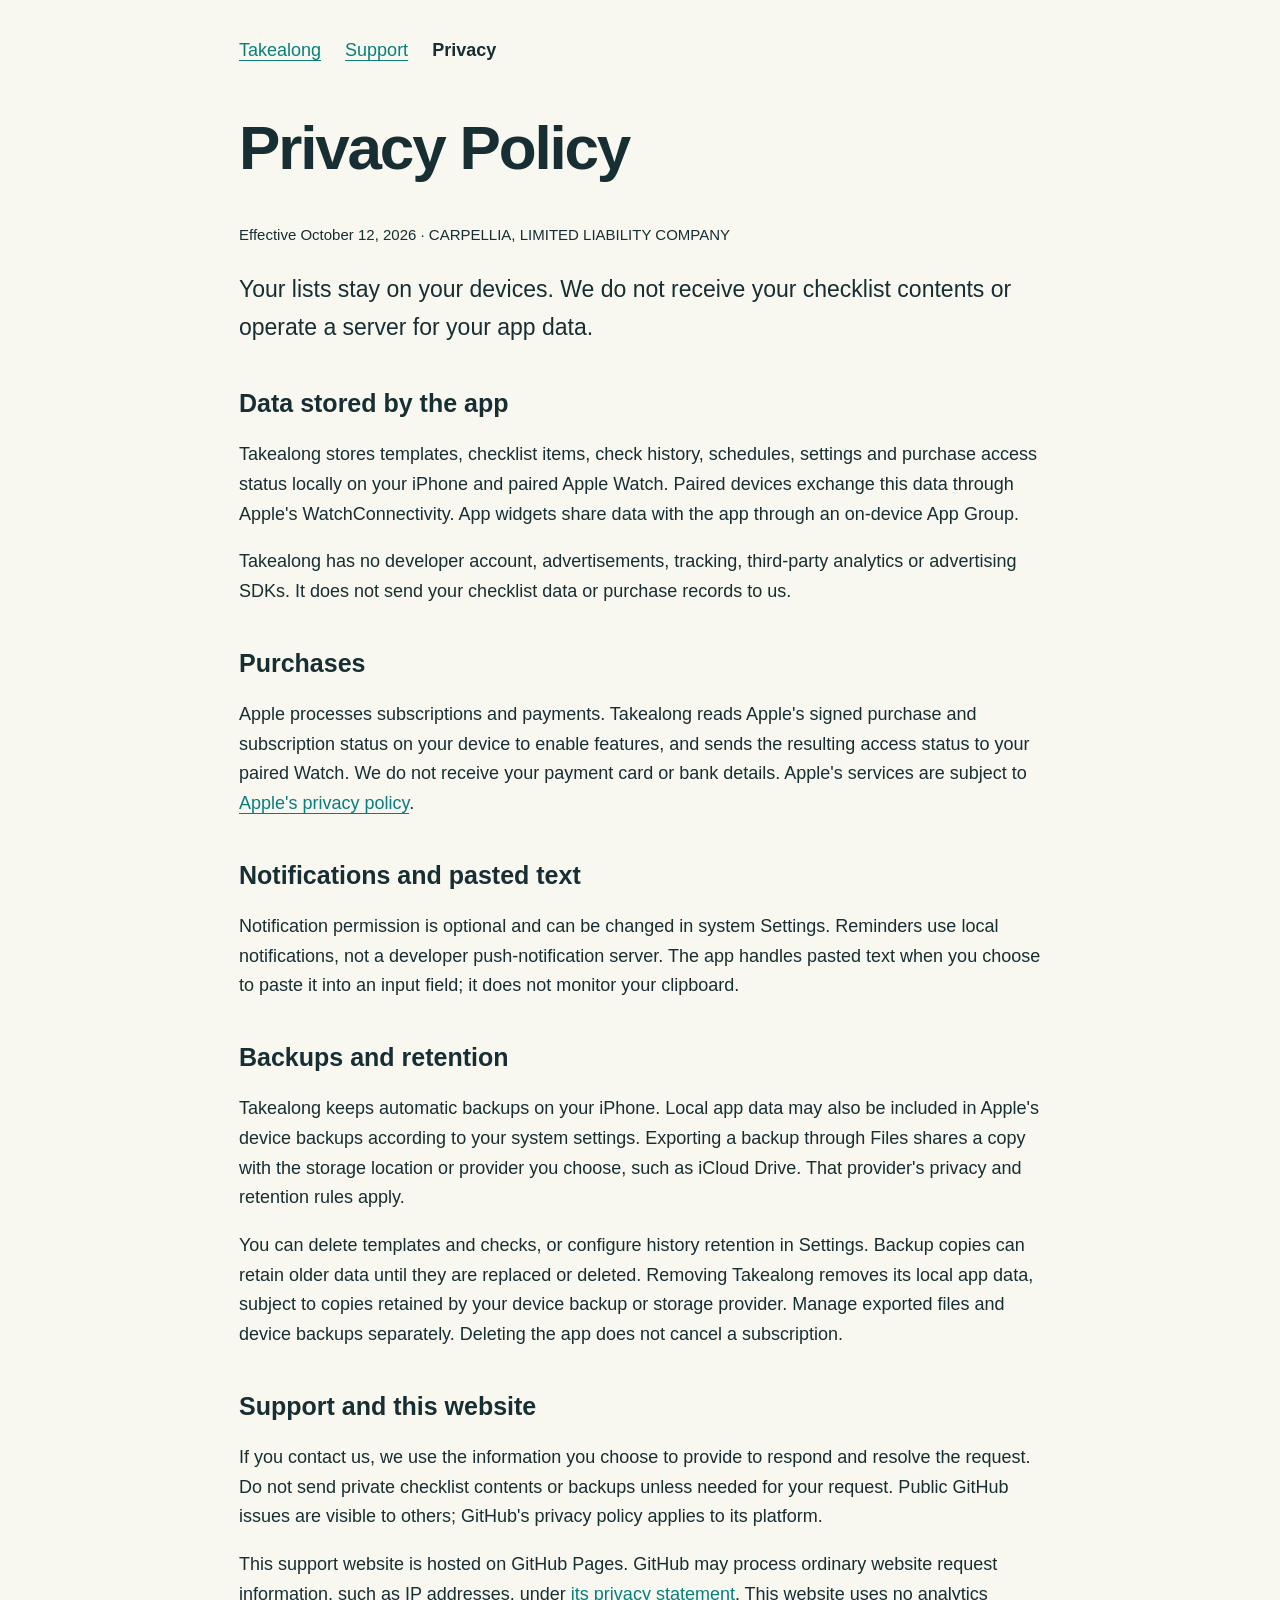
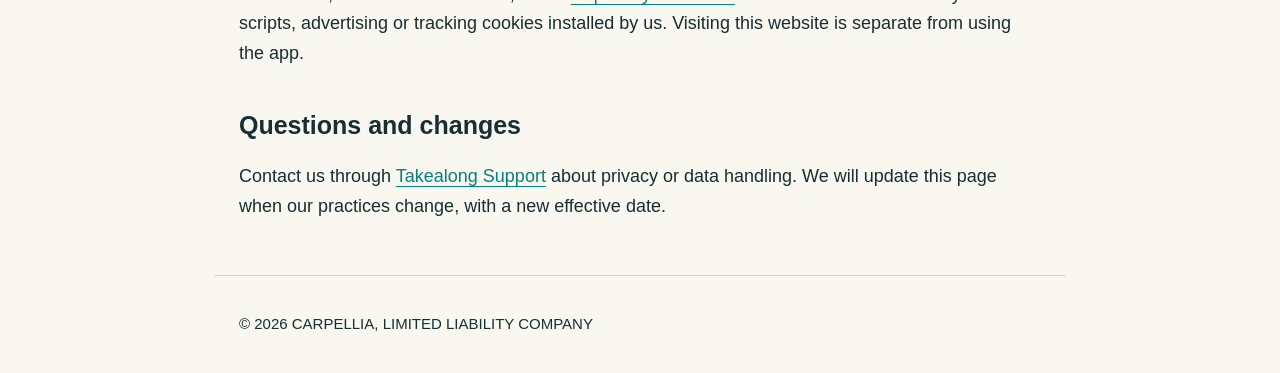
==== privacy.html @ 8fa950ec "Publish Takealong support and privacy information" ====
<!doctype html><html lang="en"><head><meta charset="utf-8"><meta name="viewport" content="width=device-width,initial-scale=1"><title>Takealong Privacy Policy</title><link rel="stylesheet" href="style.css"></head><body><main><nav aria-label="Main"><a href="index.html">Takealong</a><a href="support.html">Support</a><strong>Privacy</strong></nav><h1>Privacy Policy</h1><p class="meta">Effective October 12, 2026 · CARPELLIA, LIMITED LIABILITY COMPANY</p><p class="lede">Your lists stay on your devices. We do not receive your checklist contents or operate a server for your app data.</p><h2>Data stored by the app</h2><p>Takealong stores templates, checklist items, check history, schedules, settings and purchase access status locally on your iPhone and paired Apple Watch. Paired devices exchange this data through Apple's WatchConnectivity. App widgets share data with the app through an on-device App Group.</p><p>Takealong has no developer account, advertisements, tracking, third-party analytics or advertising SDKs. It does not send your checklist data or purchase records to us.</p><h2>Purchases</h2><p>Apple processes subscriptions and payments. Takealong reads Apple's signed purchase and subscription status on your device to enable features, and sends the resulting access status to your paired Watch. We do not receive your payment card or bank details. Apple's services are subject to <a href="https://www.apple.com/legal/privacy/">Apple's privacy policy</a>.</p><h2>Notifications and pasted text</h2><p>Notification permission is optional and can be changed in system Settings. Reminders use local notifications, not a developer push-notification server. The app handles pasted text when you choose to paste it into an input field; it does not monitor your clipboard.</p><h2>Backups and retention</h2><p>Takealong keeps automatic backups on your iPhone. Local app data may also be included in Apple's device backups according to your system settings. Exporting a backup through Files shares a copy with the storage location or provider you choose, such as iCloud Drive. That provider's privacy and retention rules apply.</p><p>You can delete templates and checks, or configure history retention in Settings. Backup copies can retain older data until they are replaced or deleted. Removing Takealong removes its local app data, subject to copies retained by your device backup or storage provider. Manage exported files and device backups separately. Deleting the app does not cancel a subscription.</p><h2>Support and this website</h2><p>If you contact us, we use the information you choose to provide to respond and resolve the request. Do not send private checklist contents or backups unless needed for your request. Public GitHub issues are visible to others; GitHub's privacy policy applies to its platform.</p><p>This support website is hosted on GitHub Pages. GitHub may process ordinary website request information, such as IP addresses, under <a href="https://docs.github.com/en/site-policy/privacy-policies/github-general-privacy-statement">its privacy statement</a>. This website uses no analytics scripts, advertising or tracking cookies installed by us. Visiting this website is separate from using the app.</p><h2>Questions and changes</h2><p>Contact us through <a href="support.html">Takealong Support</a> about privacy or data handling. We will update this page when our practices change, with a new effective date.</p></main><footer>© 2026 CARPELLIA, LIMITED LIABILITY COMPANY</footer></body></html>
---- style.css ----
:root{color-scheme:light dark;--accent:#087f7c;--paper:#f8f7f0;--ink:#172e32}*{box-sizing:border-box}body{margin:0;background:var(--paper);color:var(--ink);font:18px/1.65 -apple-system,BlinkMacSystemFont,"Segoe UI",sans-serif}main,footer{max-width:850px;margin:auto;padding:36px 24px}nav{display:flex;gap:24px;flex-wrap:wrap;margin-bottom:48px}a{color:var(--accent);text-underline-offset:4px}h1{font-size:clamp(36px,7vw,62px);line-height:1.1;letter-spacing:-.035em}h2{font-size:25px;line-height:1.3;margin-top:40px}.lede{font-size:23px}.card{padding:24px;border:1px solid #087f7c40;border-radius:20px;margin:24px 0}.meta,footer{font-size:15px}img.icon{border-radius:24%;width:96px;height:96px}footer{border-top:1px solid #087f7c40}@media(prefers-color-scheme:dark){:root{--paper:#112528;--ink:#f8f7f0;--accent:#6cdbca}}
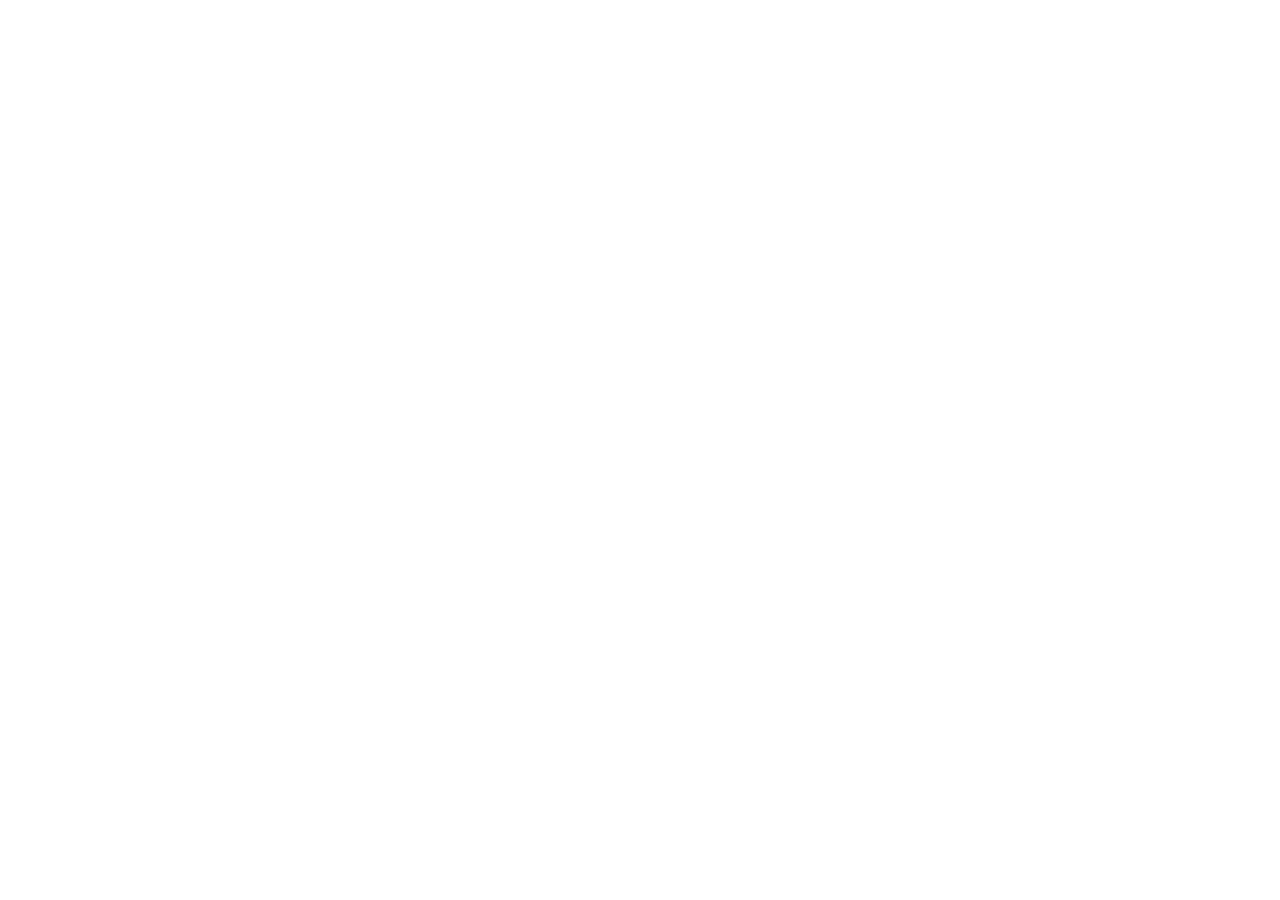
==== commit 75797aef: "Forward Takealong pages to carpellia.com" ====
--- a/privacy.html
+++ b/privacy.html
@@ -1 +1 @@
-<!doctype html><html lang="en"><head><meta charset="utf-8"><meta name="viewport" content="width=device-width,initial-scale=1"><title>Takealong Privacy Policy</title><link rel="stylesheet" href="style.css"></head><body><main><nav aria-label="Main"><a href="index.html">Takealong</a><a href="support.html">Support</a><strong>Privacy</strong></nav><h1>Privacy Policy</h1><p class="meta">Effective October 12, 2026 · CARPELLIA, LIMITED LIABILITY COMPANY</p><p class="lede">Your lists stay on your devices. We do not receive your checklist contents or operate a server for your app data.</p><h2>Data stored by the app</h2><p>Takealong stores templates, checklist items, check history, schedules, settings and purchase access status locally on your iPhone and paired Apple Watch. Paired devices exchange this data through Apple's WatchConnectivity. App widgets share data with the app through an on-device App Group.</p><p>Takealong has no developer account, advertisements, tracking, third-party analytics or advertising SDKs. It does not send your checklist data or purchase records to us.</p><h2>Purchases</h2><p>Apple processes subscriptions and payments. Takealong reads Apple's signed purchase and subscription status on your device to enable features, and sends the resulting access status to your paired Watch. We do not receive your payment card or bank details. Apple's services are subject to <a href="https://www.apple.com/legal/privacy/">Apple's privacy policy</a>.</p><h2>Notifications and pasted text</h2><p>Notification permission is optional and can be changed in system Settings. Reminders use local notifications, not a developer push-notification server. The app handles pasted text when you choose to paste it into an input field; it does not monitor your clipboard.</p><h2>Backups and retention</h2><p>Takealong keeps automatic backups on your iPhone. Local app data may also be included in Apple's device backups according to your system settings. Exporting a backup through Files shares a copy with the storage location or provider you choose, such as iCloud Drive. That provider's privacy and retention rules apply.</p><p>You can delete templates and checks, or configure history retention in Settings. Backup copies can retain older data until they are replaced or deleted. Removing Takealong removes its local app data, subject to copies retained by your device backup or storage provider. Manage exported files and device backups separately. Deleting the app does not cancel a subscription.</p><h2>Support and this website</h2><p>If you contact us, we use the information you choose to provide to respond and resolve the request. Do not send private checklist contents or backups unless needed for your request. Public GitHub issues are visible to others; GitHub's privacy policy applies to its platform.</p><p>This support website is hosted on GitHub Pages. GitHub may process ordinary website request information, such as IP addresses, under <a href="https://docs.github.com/en/site-policy/privacy-policies/github-general-privacy-statement">its privacy statement</a>. This website uses no analytics scripts, advertising or tracking cookies installed by us. Visiting this website is separate from using the app.</p><h2>Questions and changes</h2><p>Contact us through <a href="support.html">Takealong Support</a> about privacy or data handling. We will update this page when our practices change, with a new effective date.</p></main><footer>© 2026 CARPELLIA, LIMITED LIABILITY COMPANY</footer></body></html>
+<!doctype html><html lang="en"><head><meta charset="utf-8"><meta name="viewport" content="width=device-width,initial-scale=1"><meta http-equiv="refresh" content="0; url=https://carpellia.com/apps/takealong/privacy/"><link rel="canonical" href="https://carpellia.com/apps/takealong/privacy/"><title>Takealong has moved</title></head><body><main><h1>Takealong has moved</h1><p>Visit <a href="https://carpellia.com/apps/takealong/privacy/">Takealong on carpellia.com</a>.</p></main></body></html>
